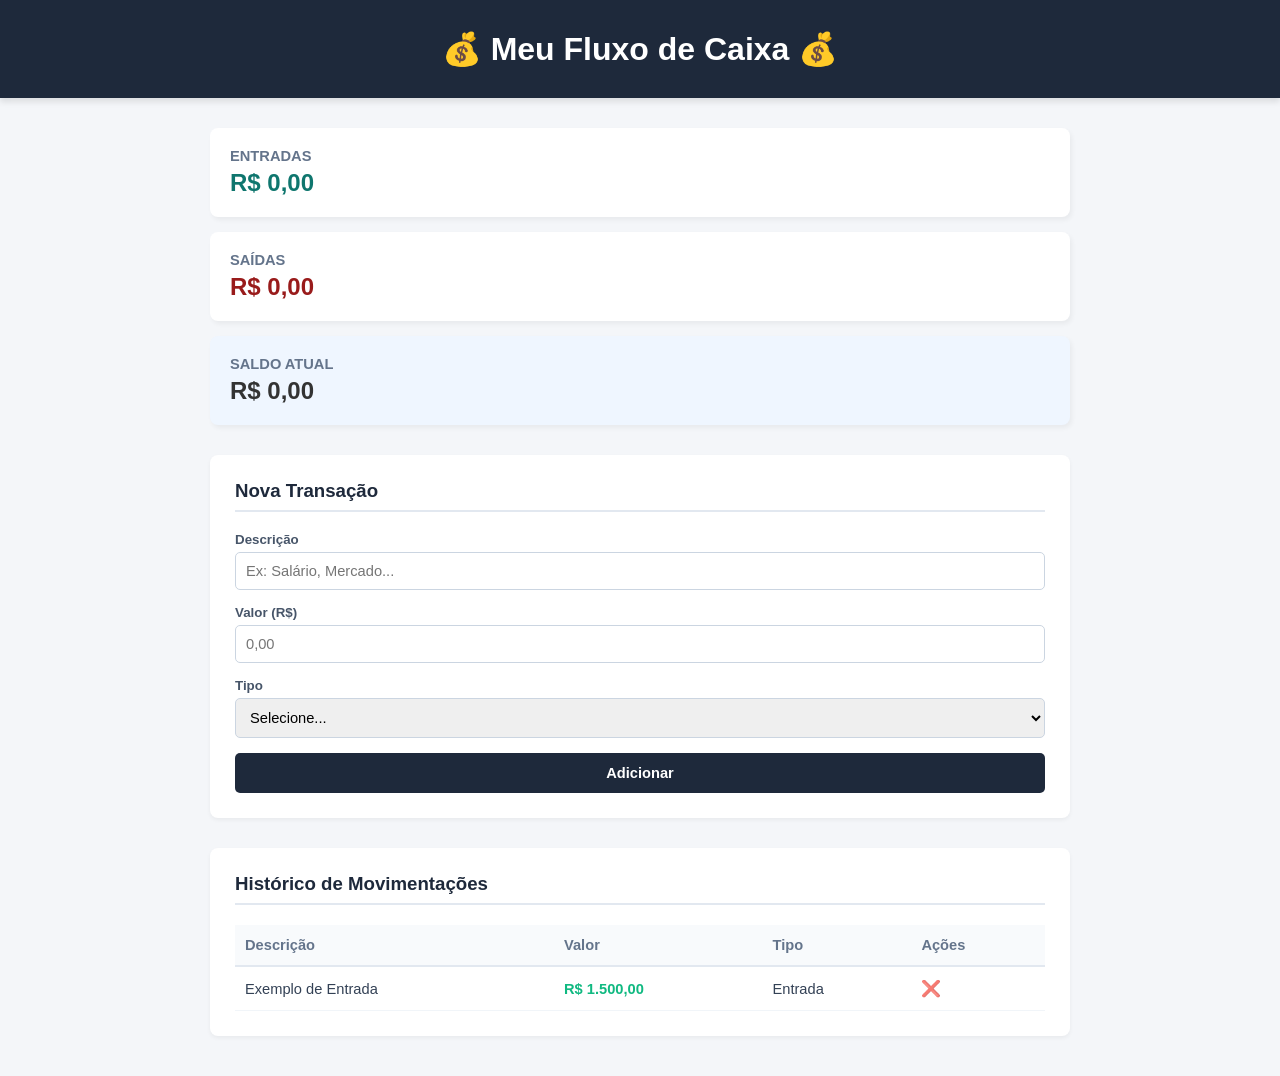
==== financas-Front/index.html @ c849fdeb "Projeto quase finalizado adicionei o backend com o springboot e com o banco de dados postgre realiza" ====
<!DOCTYPE html>
<html lang="pt-BR">
<head>
    <meta charset="UTF-8">
    <meta name="viewport" content="width=device-width, initial-scale=1.0">
    <title>Controle de Finanças Pessoais</title>
    <link rel="stylesheet" href="style.css">
</head>
<body>

    <header>
        <h1>💰 Meu Fluxo de Caixa 💰</h1>
    </header>

    <main class="container">
        
        <!-- SEÇÃO 1: CARDS DE SALDO -->
        <section class="saldos-container">
            <div class="card entrada">
                <h3>Entradas</h3>
                <p id="texto-entrada">R$ 0,00</p>
            </div>
            <div class="card saida">
                <h3>Saídas</h3>
                <p id="texto-saida">R$ 0,00</p>
            </div>
            <div class="card total">
                <h3>Saldo Atual</h3>
                <p id="texto-total">R$ 0,00</p>
            </div>
        </section>

        <!-- SEÇÃO 2: FORMULÁRIO DE NOVA TRANSAÇÃO -->
        <section class="form-container">
            <h2>Nova Transação</h2>
            <form id="form-transacao">
                <div class="input-group">
                    <label for="descricao">Descrição</label>
                    <input type="text" id="descricao" placeholder="Ex: Salário, Mercado..." required>
                </div>

                <div class="input-group">
                    <label for="valor">Valor (R$)</label>
                    <input type="number" id="valor" step="0.01" placeholder="0,00" required>
                </div>

                <div class="input-group">
                    <label for="tipo">Tipo</label>
                    <select id="tipo" required>
                        <option value="" disabled selected>Selecione...</option>
                        <option value="entrada">Entrada (+)</option>
                        <option value="saida">Saída (-)</option>
                    </select>
                </div>

                <button type="submit" id="btn-salvar">Adicionar</button>
            </form>
        </section>

        <!-- SEÇÃO 3: TABELA DE HISTÓRICO -->
        <section class="tabela-container">
            <h2>Histórico de Movimentações</h2>
            <table id="tabela-extrato">
                <thead>
                    <tr>
                        <th>Descrição</th>
                        <th>Valor</th>
                        <th>Tipo</th>
                        <th>Ações</th>
                    </tr>
                </thead>
                <tbody id="corpo-tabela">
                    <!-- As linhas de transações serão inseridas aqui dinamicamente via JS -->
                    <!-- Exemplo de como ficará uma linha estática para você testar o CSS: -->
                    <tr>
                        <td>Exemplo de Entrada</td>
                        <td class="valor-entrada">R$ 1.500,00</td>
                        <td>Entrada</td>
                        <td><button class="btn-deletar">❌</button></td>
                    </tr>
                </tbody>
            </table>
        </section>

    </main>

    <script src="script.js"></script>
</body>
</html>
---- financas-Front/style.css ----
/* ==========================================================================
   1. CONFIGURAÇÕES GERAIS E RESET
   ========================================================================== */
* {
    margin: 0;
    padding: 0;
    box-sizing: border-box;
    font-family: 'Segoe UI', Tahoma, Geneva, Verdana, sans-serif;
}

body {
    background-color: #f4f6f9; /* Um cinza claro azulado, muito usado em dashboards */
    color: #333333;
    padding-bottom: 40px;
}

.container {
    max-width: 900px;
    margin: 0 auto;
    padding: 0 20px;
}

/* ==========================================================================
   2. HEADER
   ========================================================================== */
header {
    background-color: #1e293b; /* Slate escuro - passa seriedade e profissionalismo */
    color: #ffffff;
    text-align: center;
    padding: 30px 0;
    margin-bottom: 30px;
    box-shadow: 0 4px 6px rgba(0, 0, 0, 0.1);
}

header h1 {
    font-size: 24pt;
    font-weight: 600;
}

/* ==========================================================================
   3. SEÇÃO DE SALDOS (CARDS)
   ========================================================================== */
.saldos-container {
    display: block; /* Mantendo fluxo linear seguro para layouts limpos */
    margin-bottom: 30px;
}

.card {
    background-color: #ffffff;
    padding: 20px;
    margin-bottom: 15px;
    border-radius: 8px;
    box-shadow: 2px 3px 5px rgba(0, 0, 0, 0.05);
    border-left: px solid #cbd5e1; /* Borda lateral padrão */
}

.card h3 {
    font-size: 11pt;
    color: #64748b;
    text-transform: uppercase;
    margin-bottom: 5px;
}

.card p {
    font-size: 18pt;
    font-weight: bold;
}

/* Cores específicas dos Cards */
.card.entrada {
    border-left-color: #10b981; /* Verde esmeralda */
    color: #0f766e;
}

.card.saida {
    border-left-color: #ef4444; /* Vermelho */
    color: #991b1b;
}

.card.total {
    border-left-color: #3b82f6; /* Azul para o saldo final */
    background-color: #eff6ff;
}

/* ==========================================================================
   4. FORMULÁRIO DE CADASTRO
   ========================================================================== */
.form-container {
    background-color: #ffffff;
    padding: 25px;
    border-radius: 8px;
    box-shadow: 0 2px 4px rgba(0, 0, 0, 0.05);
    margin-bottom: 30px;
}

.form-container h2, .tabela-container h2 {
    font-size: 14pt;
    color: #1e293b;
    margin-bottom: 20px;
    padding-bottom: 8px;
    border-bottom: 2px solid #e2e8f0;
}

.input-group {
    margin-bottom: 15px;
}

.input-group label {
    display: block;
    font-size: 10pt;
    font-weight: 600;
    color: #475569;
    margin-bottom: 5px;
}

.input-group input, .input-group select {
    width: 100%;
    padding: 10px;
    border: 1px solid #cbd5e1;
    border-radius: 5px;
    font-size: 11pt;
    outline: none;
    transition: border-color 0.2s;
}

.input-group input:focus, .input-group select:focus {
    border-color: #3b82f6;
}

button#btn-salvar {
    width: 100%;
    background-color: #1e293b;
    color: white;
    border: none;
    padding: 12px;
    font-size: 11pt;
    font-weight: bold;
    border-radius: 5px;
    cursor: pointer;
    transition: background-color 0.2s;
}

button#btn-salvar:hover {
    background-color: #334155;
}

/* ==========================================================================
   5. TABELA DE HISTÓRICO
   ========================================================================== */
.tabela-container {
    background-color: #ffffff;
    padding: 25px;
    border-radius: 8px;
    box-shadow: 0 2px 4px rgba(0, 0, 0, 0.05);
}

table {
    width: 100%;
    border-collapse: collapse;
    margin-top: 10px;
}

th, td {
    padding: 12px 10px;
    text-align: left;
    font-size: 11pt;
}

th {
    background-color: #f8fafc;
    color: #64748b;
    font-weight: 600;
    border-bottom: 2px solid #e2e8f0;
}

td {
    border-bottom: 1px solid #f1f5f9;
    color: #334155;
}

/* Classes utilitárias para os valores dentro da tabela */
.valor-entrada {
    color: #10b981;
    font-weight: 600;
}

.valor-saida {
    color: #ef4444;
    font-weight: 600;
}

.btn-deletar {
    background: none;
    border: none;
    cursor: pointer;
    font-size: 12pt;
    opacity: 0.7;
    transition: opacity 0.2s;
}

.btn-deletar:hover {
    opacity: 1;
}
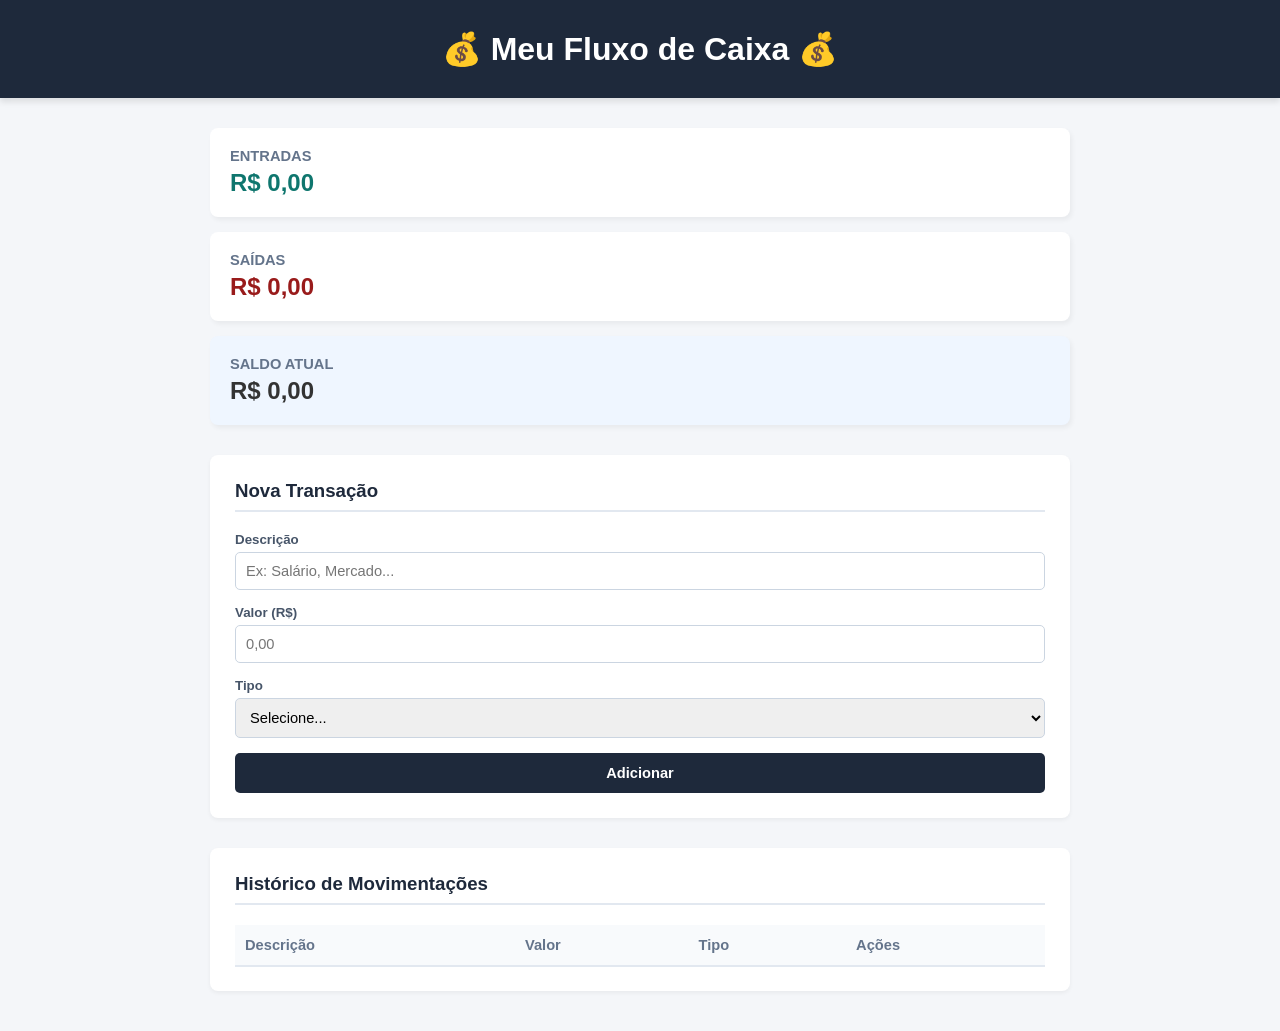
==== commit 71a3445f: "Projeto finalizado com sucesso Projeto pronto e testado Proximos passos (Fazer readme)" ====
--- a/financas-Front/index.html
+++ b/financas-Front/index.html
@@ -73,10 +73,7 @@
                     <!-- As linhas de transações serão inseridas aqui dinamicamente via JS -->
                     <!-- Exemplo de como ficará uma linha estática para você testar o CSS: -->
                     <tr>
-                        <td>Exemplo de Entrada</td>
-                        <td class="valor-entrada">R$ 1.500,00</td>
-                        <td>Entrada</td>
-                        <td><button class="btn-deletar">❌</button></td>
+                        
                     </tr>
                 </tbody>
             </table>
